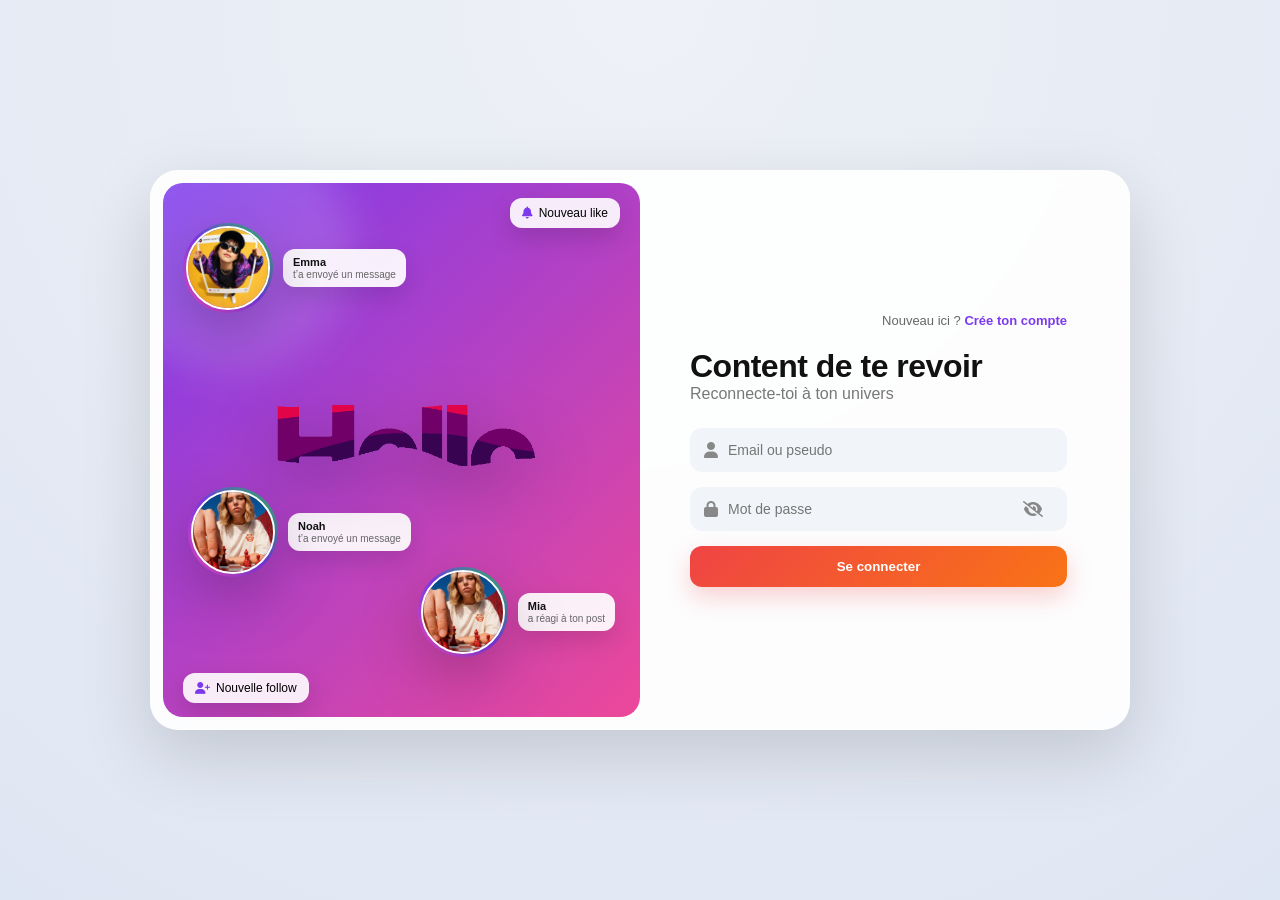
==== home.html @ 77080402 "first frontend commit" ====
<!DOCTYPE html>
<html lang="fr">
<head>
    <meta charset="UTF-8">
    <meta name="viewport" content="width=device-width, initial-scale=1.0, viewport-fit=cover">
    <meta name="theme-color" content="#F3F1FB">
    <title>Isekai</title>
    <link rel="stylesheet" href="assets/css/home.css">
    <link rel="stylesheet" href="assets/css/storyhome.css">
    <link rel="stylesheet" href="https://cdnjs.cloudflare.com/ajax/libs/font-awesome/6.5.1/css/all.min.css">
</head>


<body>

    
    <!-- HEADER -->
    <header class="header">
        <div class="logo"><i class="fa-brands fa-instagram"></i> <span>Isekai   </span></div>
        
        <div class="header-actions">
           <div class="notification-wrapper">

    <button
        class="icon-btn"
        onclick="notification_redirection()">

        <i class="fa-regular fa-bell"></i>

    </button>

    <span
        id="notificationBadge"
        class="notification-badge">

        0

    </span>

</div>
            <button class="messagebtn" onclick="redirection_message()">
                <i class="fa-solid fa-message"></i>
                <span class="unreadbadge" id="unreadMessageBadge">
                    1
                </span>
            </button>
            <button class="create-btn" onclick="redirection_publication()"><i class="fa-solid fa-plus"></i> <span>Créer un post</span></button>
        </div>
    </header>

    <div class="layout">
        <!-- SIDEBAR -->
        <aside class="sidebar">
            <div class="profile-card">
                <div ></div>
                <img class="avatar-large" src="" id="photoProfil" alt="">
                <h3  id="namm"></h3>
                <span class="profile-handle"></span>
                <div class="stats">
                    <div>
                        <strong id="homePostsCount">0</strong>
                        <span>Posts</span>
                    </div>

                    <div>
                        <strong id="followersCount">0</strong>
                        <span>followers</span>
                    </div>

                    <div>
                        <strong id="followingCount">0</strong>
                        <span>Suivis</span>
                    </div>
                </div>
                <p class="bio" id="bio">UI Designer · Voyageur · Blogueur lifestyle</p>
                <a href="profil.html" class="profil_link">Voir mon profil</a>
            </div>
            
            <nav class="menu">
                <a href="#" class="active"><i class="fa-solid fa-house"></i> Feed</a>
                <a href="explorer.html"><i class="fa-solid fa-compass"></i> Explorer</a>
                
                <a href="#"><i class="fa-solid fa-gear"></i> Paramètres</a>
                <button  onclick="logout()" class="logout"><i class="fa-solid fa-arrow-right-from-bracket"></i> Déconnexion</button>
            </nav>
            
        </aside>

        <!-- MAIN -->
        <main class="main">
            <section class="stories-section">
                <h2>Stories</h2>
                <div class="stories" id="storiesContainer">
                </div>
            </section>
            <section class="feed-section">

                <h2>Feed</h2>

                <div class="feed" id="feed">

                </div>

            </section>
        </main>

        <!-- SUGGESTIONS SIDEBAR -->
        <aside class="suggestions">
            <div class="suggestions-header">
                <h3>Suggestions pour vous</h3>
                <a href="explorer.html">Voir tout</a>
            </div>
            <div class="suggestion-list" id="suggestion-list">
                <div class="suggestion-item">

                    <div class="suggestion-avatar" id="avatar-1"></div>

                    <div class="suggestion-info">
                        <strong id="name-1"></strong>
                        <span id="info-1"></span>
                    </div>

                    <button class="follow-btn" id="follow-btn-1"></button>
                    
                </div>
                                
                
            </div>
        </aside>
    </div>

    <!-- MOBILE BOTTOM NAV -->
    <nav class="bottom-nav">
        <a href="#" class="active"><i class="fa-solid fa-house"></i></a>
        <a href="explorer.html"><i class="fa-solid fa-compass"></i></a>
        <a href="publication.html" class="bn-create"><i class="fa-solid fa-plus"></i></a>
        <a href="profil.html"><i class="fa-solid fa-user"></i></a>
    </nav>

    

    <div class="likes-modal" id="likesModal">
        <div class="likes-box">
            <div class="likes-header">
                <h3>J'aime</h3>
                <button onclick="closeLikes()">✕</button>
            </div>
            <div id="likesList"></div>
        </div>
    </div>
    <div class="comments-overlay" id="commentsOverlay"></div>

    <div class="comments-box" id="commentsBox">

        <div class="comments-header">

            <h3>
                Commentaires
            </h3>

            <button id="closeComments">
                X
            </button>

        </div>


        <div 
        class="comments-container"
        id="commentsContainer">

        </div>


        <div class="comment-form">

            <input 
            type="text"
            id="commentText"
            placeholder="Ajouter un commentaire...">


            <button id="sendComment">
                Envoyer
            </button>

        </div>

    </div>




    <div class="story-modal" id="storyModal">

    <div class="story-modal-content">

        <button
            class="close-story"
            id="closeStory"
        >
            <i class="fa-solid fa-xmark"></i>
        </button>


        <div class="story-progress-container">

            <div
                class="story-progress"
                id="storyProgress"
            ></div>

        </div>


        <div class="story-user">

            <img
                id="storyUserPhoto"
                src=""
                alt="Photo de profil"
            >

            <span id="storyUserPseudo"></span>

        </div>


        <!-- Navigation story gauche -->

        <button
            class="story-navigation previous-story"
            id="previousStory"
        >
            <i class="fa-solid fa-chevron-left"></i>
        </button>



        <!-- Image story -->

        <img
            id="storyImage"
            src=""
            alt="Story"
            class="story-image"
        >



        <!-- Navigation story droite -->

        <button
            class="story-navigation next-story"
            id="nextStory"
        >
            <i class="fa-solid fa-chevron-right"></i>
        </button>



        <p
            id="storyText"
            class="story-text"
        ></p>

        <div class="story-actions">


            <div id="storyViewerActions">


                <button
                    id="likeStoryButton"
                    class="like-story-button"
                >

                    <i class="fa-regular fa-heart"></i>

                </button>



                <form
                    id="replyStoryForm"
                    class="reply-story-form"
                >

                    <input
                        type="text"
                        id="replyStoryInput"
                        placeholder="Répondre à cette story..."
                        autocomplete="off"
                    >


                    <button type="submit">

                        <i class="fa-solid fa-paper-plane"></i>

                    </button>


                </form>


            </div>




            <div
                id="storyOwnerViews"
                style="display:none;"
            >


                <button
                    id="storyViewsButton"
                    class="story-views-button"
                >

                    <i class="fa-solid fa-eye"></i>


                    <span id="storyViewsCount">
                        0 vue
                    </span>


                </button>
                <button
                    id="deleteStoryButton"
                    class="delete-story-button"
                >

                    <i class="fa-solid fa-trash"></i>

                </button>


            </div>


        </div>


    </div>


</div>

    <div 
    class="story-viewers-modal"
    id="storyViewersModal"
>

    <div class="story-viewers-box">

        <div class="story-viewers-header">

            <h3>
                Vues de la story
            </h3>

            <button id="closeStoryViewers">
                ✕
            </button>

        </div>


        <div 
            id="storyViewersList"
            class="story-viewers-list"
        >

        </div>

    </div>

</div>
    <script src="assets/js/home/stories.js"></script>
    <script src="assets/js/home/script.js"></script>
    <script src="assets/js/home/feed.js"></script>
    <script src="assets/js/home/commentaire.js"></script>
    <script src="assets/js/redirection/redirection.js"></script>
    <script src="assets/js/home/notif.js"></script>
    <!-- <script src="assets/js/message/message.js"></script> -->
</body>
</html>
---- assets/css/home.css ----
@import url('https://fonts.googleapis.com/css2?family=Poppins:wght@500;600;700&family=Inter:wght@400;500;600;700&display=swap');

*{
    margin:0;
    padding:0;
    box-sizing:border-box;
    font-family:'Inter', sans-serif;
    -webkit-tap-highlight-color:transparent;
}

/* =============== TOKENS =============== */
:root{
    --bg:#F3F1FB;
    --card:#FFFFFF;
    --border:#ECE9F7;
    --text:#14142B;
    --muted:#9491A8;
    --orange:#FF7A30;
    --pink:#FF3D77;
    --purple:#C13BE0;
    --gradient:linear-gradient(135deg,var(--orange) 0%,var(--pink) 55%,var(--purple) 100%);
    --like:#FF3D77;
    --font-display:'Poppins', sans-serif;
    --radius-lg:22px;
    --radius-md:16px;
    --radius-sm:10px;
    --shadow-soft:0 10px 30px rgba(20,20,43,0.06);
    --shadow-lift:0 18px 40px rgba(20,20,43,0.10);
    --ease:cubic-bezier(0.22,1,0.36,1);
    --header-h:72px;
    --bottom-nav-h:64px;
    --safe-top:env(safe-area-inset-top,0px);
    --safe-bottom:env(safe-area-inset-bottom,0px);

    /* fluid layout tokens — this is what makes desktop fill the screen properly */
    --page-max:1760px;
    --page-pad:clamp(16px, 3.2vw, 56px);
    --sidebar-w:clamp(240px, 19vw, 300px);
}

html{ -webkit-text-size-adjust:100%; }

body{
    background:var(--bg);
    color:var(--text);
    line-height:1.45;
    -webkit-font-smoothing:antialiased;
    min-height:100vh;
    overflow-x:hidden;
}

::selection{ background:var(--pink); color:#fff; }

::-webkit-scrollbar{ width:10px; height:10px; }
::-webkit-scrollbar-track{ background:transparent; }
::-webkit-scrollbar-thumb{ background:#D8D4EC; border-radius:20px; border:2px solid var(--bg); }
::-webkit-scrollbar-thumb:hover{ background:#C3BEE0; }

a{ color:inherit; text-decoration:none; }
button{ font-family:inherit; }
img{ max-width:100%; display:block; }

a:focus-visible, button:focus-visible, input:focus-visible{
    outline:2px solid var(--pink);
    outline-offset:2px;
    border-radius:6px;
}

@media (prefers-reduced-motion: reduce){
    *{ animation-duration:0.001ms !important; transition-duration:0.001ms !important; }
}

/* ================= HEADER ================= */

.header{
    position:sticky;
    top:0;
    z-index:1000;
    height:calc(var(--header-h) + var(--safe-top));
    padding-top:var(--safe-top);
    background:rgba(243,241,251,0.85);
    backdrop-filter:blur(14px) saturate(160%);
    -webkit-backdrop-filter:blur(14px) saturate(160%);
    border-bottom:1px solid var(--border);
    display:flex;
    align-items:center;
    justify-content:space-between;
    gap:16px;
    padding-left:var(--page-pad);
    padding-right:var(--page-pad);
}

.logo{
    font-family:var(--font-display);
    font-size:21px;
    font-weight:700;
    display:flex;
    align-items:center;
    gap:8px;
    white-space:nowrap;
    flex-shrink:0;
}

.logo i{
    background:var(--gradient);
    -webkit-background-clip:text;
    background-clip:text;
    color:transparent;
    font-size:24px;
}

.search{
    display:flex;
    align-items:center;
    gap:10px;
    background:var(--card);
    border:1px solid var(--border);
    padding:11px 18px;
    border-radius:26px;
    width:100%;
    max-width:420px;
    transition:0.25s var(--ease);
}

.search:focus-within{
    border-color:var(--pink);
    box-shadow:0 0 0 4px rgba(255,61,119,0.12);
}

.search i{ color:var(--muted); font-size:14px; }

.search input{
    border:none;
    outline:none;
    background:transparent;
    width:100%;
    font-size:14px;
    color:var(--text);
}

.search input::placeholder{ color:var(--muted); }

.header-actions{
    display:flex;
    align-items:center;
    gap:12px;
    flex-shrink:0;
}

.icon-btn,.messagebtn{
    width:40px;
    height:40px;
    border-radius:50%;
    border:1px solid var(--border);
    background:var(--card);
    color:var(--text);
    font-size:16px;
    cursor:pointer;
    display:flex;
    align-items:center;
    justify-content:center;
    transition:0.25s var(--ease);
    flex-shrink:0;
}

.icon-btn:hover{
    transform:translateY(-2px);
    box-shadow:var(--shadow-soft);
    color:var(--pink);
}

.create-btn{
    display:flex;
    align-items:center;
    gap:8px;
    border:none;
    background:var(--gradient);
    color:#fff;
    font-weight:600;
    font-size:14px;
    padding:11px 20px;
    border-radius:26px;
    cursor:pointer;
    white-space:nowrap;
    transition:0.25s var(--ease);
    flex-shrink:0;
}

.create-btn:hover{
    transform:translateY(-2px);
    box-shadow:0 10px 24px rgba(255,61,119,0.35);
}

.messagebtn {
    position: relative;
}

.unreadbadge {
    position: absolute;
    top: -6px;
    right: -6px;
    display: none;
    align-items: center;
    justify-content: center;
    min-width: 18px;
    height: 18px;
    padding: 0 5px;
    background: red;
    color: white;
    border-radius: 50%;
    font-size: 11px;
    font-weight: bold;
}

.create-btn:active{ transform:translateY(0) scale(0.97); }

/* ================= LAYOUT =================
   Mobile-first: single column, sidebar off, suggestions off, bottom nav on.
   Switches to a real sidebar + feed + suggestions at the desktop breakpoint. */

.layout{
    max-width:var(--page-max);
    margin:0 auto;
    padding:20px var(--page-pad) 40px;
}

.sidebar{
    display:none;
}

.suggestions{
    display:none;
}

.main h2{
    font-family:var(--font-display);
    font-size:20px;
    font-weight:700;
    margin-bottom:14px;
}

/* ================= STORIES SECTION ================= */

.stories-section{
    margin-bottom:28px;
    background:var(--card);
    border:1px solid var(--border);
    border-radius:var(--radius-lg);
    padding:20px 0;
    box-shadow:var(--shadow-soft);
    position:relative;
    overflow:hidden;
}

.stories-section::before{
    content:'';
    position:absolute;
    top:0;
    left:0;
    right:0;
    height:100%;
    background:linear-gradient(135deg, rgba(255,122,48,0.02) 0%, rgba(255,61,119,0.02) 50%, rgba(193,59,224,0.02) 100%);
    pointer-events:none;
}

.stories-section h2{
    padding:0 20px;
    margin-bottom:16px;
    position:relative;
    z-index:1;
}

.stories{
    display:flex;
    gap:16px;
    overflow-x:auto;
    padding:0 20px 8px;
    scrollbar-width:none;
    position:relative;
    z-index:1;
}

.stories::-webkit-scrollbar{ display:none; }

.story{
    text-align:center;
    flex-shrink:0;
    cursor:pointer;
    position:relative;
    display:flex;
    flex-direction:column;
    align-items:center;
    gap:8px;
}

.story-ring{
    width:72px;
    height:72px;
    border-radius:50%;
    background:var(--gradient);
    padding:2.5px;
    display:flex;
    align-items:center;
    justify-content:center;
    transition:all 0.3s var(--ease);
    position:relative;
    box-shadow:0 4px 15px rgba(255,61,119,0.25);
}

.story-ring.plain{
    background:linear-gradient(135deg, #F0EDFF 0%, #E8E3FF 100%);
    box-shadow:0 4px 12px rgba(20,20,43,0.08);
}

.story-ring::after{
    content:'';
    position:absolute;
    inset:0;
    border-radius:50%;
    background:radial-gradient(circle at 30% 30%, rgba(255,255,255,0.4), transparent);
    pointer-events:none;
}

.story:hover .story-ring{
    transform:scale(1.12) translateY(-4px);
    box-shadow:0 12px 28px rgba(255,61,119,0.35);
}

.story-avatar{
    width:100%;
    height:100%;
    border-radius:50%;
    background:var(--card);
    border:2.5px solid var(--card);
    display:flex;
    align-items:center;
    justify-content:center;
    font-family:var(--font-display);
    font-weight:600;
    font-size:14px;
    color:var(--text);
    position:relative;
    z-index:2;
}

.story span{
    display:block;
    font-size:12px;
    color:var(--muted);
    font-weight:500;
    max-width:80px;
    overflow:hidden;
    text-overflow:ellipsis;
    white-space:nowrap;
}

.story:hover span{
    color:var(--text);
    font-weight:600;
    transition:all 0.3s var(--ease);
}

.story:nth-child(2)::before,
.story:nth-child(3)::before{
    opacity:1;
}

/* FEED — single column layout */
.feed{
    display:flex;
    flex-direction:column;
    gap:24px;
    max-width:720px;
}

.post{
    width:100%;
    background:var(--card);
    border:1px solid var(--border);
    border-radius:var(--radius-lg);
    overflow:hidden;
    box-shadow:var(--shadow-soft);
    transition:0.3s var(--ease);
}

.post:hover{
    transform:translateY(-3px);
    box-shadow:var(--shadow-lift);
}

.post-head{
    display:flex;
    align-items:center;
    gap:10px;
    padding:14px 14px 10px;
}

.post-avatar{
    width:34px;
    height:34px;
    object-fit: cover;
    border-radius:50%;
    background:var(--gradient);
    display:flex;
    align-items:center;
    justify-content:center;
    color:#fff;
    font-size:12px;
    font-weight:700;
    font-family:var(--font-display);
    flex-shrink:0;
    cursor: pointer;
}

.post-who{
    display:flex;
    flex-direction:column;
    flex:1;
    min-width:0;
    cursor: pointer;
}

.post-who strong{
    font-size:13.5px;
    font-weight:600;
}

.post-who span{
    font-size:11.5px;
    color:var(--muted);
}

.more-btn{
    border:none;
    background:transparent;
    color:var(--muted);
    cursor:pointer;
    font-size:14px;
    padding:6px;
    border-radius:50%;
    transition:0.2s var(--ease);
    flex-shrink:0;
}

.more-btn:hover{
    background:var(--bg);
    color:var(--text);
}

.post-img{

    width:100%;

    max-width:600px;

    max-height:700px;

    margin:auto;


    object-fit:contain;


    display:block;


    position:relative;


    cursor:pointer;



}

.post-img::after{
    content:'\2764';
    position:absolute;
    top:50%;
    left:50%;
    font-size:80px;
    color:#fff;
    opacity:0;
    transform:translate(-50%,-50%) scale(0.4);
    pointer-events:none;
    text-shadow:0 4px 20px rgba(0,0,0,0.2);
}

.post-img.liked::after{
    animation:heart-burst 0.7s var(--ease);
}

@keyframes heart-burst{
    0%{ opacity:0; transform:translate(-50%,-50%) scale(0.4); }
    35%{ opacity:1; transform:translate(-50%,-50%) scale(1.15); }
    60%{ transform:translate(-50%,-50%) scale(0.95); }
    100%{ opacity:0; transform:translate(-50%,-50%) scale(1); }
}

.post-actions{
    display:flex;
    align-items:center;
    gap:16px;
    padding:12px 14px 6px;
    font-size:19px;
    color:var(--text);
}

.post-actions i{
    cursor:pointer;
    transition:0.2s var(--ease);
}

.post-actions i:hover{
    transform:scale(1.15);
    color:var(--pink);
}

.post-actions i.liked{
    color:var(--like);
    font-weight:900;
    animation:like-pop 0.4s var(--ease);
}

@keyframes like-pop{
    0%{ transform:scale(1); }
    40%{ transform:scale(1.3); }
    100%{ transform:scale(1); }
}

.post-actions .save{
    margin-left:auto;
}

.post-content{
    padding:2px 14px 16px;
}

.post-content .likes{
    font-size:12.5px;
    font-weight:600;
    margin-bottom:4px;
    cursor:pointer;
}

.post-content .caption{
    font-size:13px;
    color:var(--text);
    line-height:1.5;
    word-break:break-word;
}

.post-content .caption a{
    color:var(--muted);
    font-weight:600;
}

/* ================= SUGGESTIONS SIDEBAR ================= */
.imag{
    border-radius:50%;
    width:40px;
    height:40px;
    object-fit:cover;
}

.suggestions-header{
    display:flex;
    justify-content:space-between;
    align-items:center;
    margin-bottom:16px;
}

.suggestions-header h3{
    font-family:var(--font-display);
    font-size:14px;
    font-weight:700;
}

.suggestions-header a{
    font-size:12px;
    color:var(--muted);
    font-weight:600;
    transition:0.2s var(--ease);
}

.suggestions-header a:hover{
    color:var(--text);
}

.suggestion-list{
    display:flex;
    flex-direction:column;
    gap:12px;
}

.suggestion-item{
    display:flex;
    align-items:center;
    gap:10px;
    padding:10px;
    background:var(--card);
    border:1px solid var(--border);
    border-radius:var(--radius-md);
    transition:0.2s var(--ease);
}

.suggestion-item:hover{
    background:#FAF9FF;
    border-color:#DFDAF5;
    transform:translateY(-1px);
}

.suggestion-avatar{
    width:40px;
    height:40px;
    border-radius:50%;
    object-fit:cover;
    background:var(--gradient);
    display:flex;
    align-items:center;
    justify-content:center;
    color:#fff;
    font-size:12px;
    font-weight:700;
    font-family:var(--font-display);
    flex-shrink:0;
}

.suggestion-avatar img{
    width: 40px;
    height: 40px;
    border-radius: 50%;
    object-fit: cover;
}

.suggestion-info{
    display:flex;
    flex-direction:column;
    flex:1;
    min-width:0;
}

.suggestion-info strong{
    font-size:13px;
    font-weight:600;
    display:block;
    white-space:nowrap;
    overflow:hidden;
    text-overflow:ellipsis;
}

.suggestion-info span{
    font-size:11px;
    color:var(--muted);
    white-space:nowrap;
    overflow:hidden;
    text-overflow:ellipsis;
}

.follow-btn{
    padding:6px 12px;
    background:var(--gradient);
    color:#fff;
    border:none;
    border-radius:var(--radius-sm);
    font-size:12px;
    font-weight:600;
    cursor:pointer;
    white-space:nowrap;
    transition:0.2s var(--ease);
    flex-shrink:0;
}

.follow-btn:hover{
    transform:translateY(-1px);
    box-shadow:0 4px 12px rgba(255,61,119,0.25);
}

.follow-btn:active{
    transform:translateY(0) scale(0.96);
}

/* ================= MOBILE BOTTOM NAV ================= */

.bottom-nav{
    display:flex;
    justify-content:space-around;
    align-items:center;
    position:fixed;
    bottom:0;
    left:0;
    width:100%;
    height:calc(var(--bottom-nav-h) + var(--safe-bottom));
    padding-bottom:var(--safe-bottom);
    background:rgba(255,255,255,0.9);
    backdrop-filter:blur(16px) saturate(160%);
    -webkit-backdrop-filter:blur(16px) saturate(160%);
    border-top:1px solid var(--border);
    z-index:1000;
}

.bottom-nav a{
    color:var(--muted);
    font-size:20px;
    display:flex;
    align-items:center;
    justify-content:center;
    width:44px;
    height:44px;
    border-radius:50%;
    transition:0.25s var(--ease);
}

.bottom-nav a:hover,
.bottom-nav a:active{
    background:#FBF3FE;
    transform:scale(1.08);
}

.bottom-nav a.active{
    color:transparent;
    background:var(--gradient);
    -webkit-background-clip:text;
    background-clip:text;
}

.bn-create{
    background:var(--gradient) !important;
    color:#fff !important;
    -webkit-background-clip:initial !important;
    background-clip:initial !important;
    width:46px;
    height:46px;
    box-shadow:0 8px 18px rgba(255,61,119,0.35);
}

.bn-create:hover{
    transform:scale(1.08) rotate(90deg);
}

body{
    padding-bottom:calc(var(--bottom-nav-h) + var(--safe-bottom));
}

/* ================= RESPONSIVE ================= */

/* Small phones: tighten spacing */
@media(max-width:380px){
    .layout{ padding-top:16px; }
    .logo span{ display:none; }
    .header-actions{ gap:8px; }
    .icon-btn{ width:36px; height:36px; font-size:14px; }
    .stories-section{ padding:16px 0; }
    .stories-section h2{ padding:0 16px; font-size:18px; }
    .stories{ gap:12px; padding:0 16px 6px; }
    .story-ring{ width:64px; height:64px; }
    .story-avatar{ font-size:12px; }
    .story span{ font-size:11px; max-width:70px; }
}

/* Search bar: hidden on narrow phones, visible from small tablets up */
@media(max-width:559px){
    .search{ display:none; }
}

/* Small/large tablets — feed stays single column */
@media(min-width:560px) and (max-width:959px){
    .feed{ max-width:600px; }
    .stories-section{ padding:24px 0; }
    .stories{ gap:18px; padding:0 24px 12px; }
}

@media(max-width:767px){
    .create-btn span{ display:none; }
    .create-btn{ padding:11px 14px; }
    .create-btn i{ margin:0; }
}

/* ===== DESKTOP BREAKPOINT — sidebar + feed + suggestions ===== */
@media(min-width:960px){

    body{ padding-bottom:0; }
    .bottom-nav{ display:none; }

    .layout{
        display:grid;
        grid-template-columns:var(--sidebar-w) 1fr var(--sidebar-w);
        gap:clamp(20px, 2.4vw, 36px);
        align-items:start;
        padding-top:28px;
    }

    .sidebar{
        display:flex;
        flex-direction:column;
        gap:20px;
        position:sticky;
        top:calc(var(--header-h) + var(--safe-top) + 28px);
    }

    .profile-card{
        background:var(--card);
        border:1px solid var(--border);
        border-radius:var(--radius-lg);
        padding:26px 22px;
        text-align:center;
        box-shadow:var(--shadow-soft);
        transition:0.3s var(--ease);
    }

    .profile-card:hover{
        transform:translateY(-3px);
        box-shadow:var(--shadow-lift);
    }

    .avatar-large{
        width:84px;
        height:84px;
        border-radius:50%;
        object-fit:cover;
        margin:0 auto 14px;
        background:var(--gradient);
        display:flex;
        align-items:center;
        justify-content:center;
        color:#fff;
        font-family:var(--font-display);
        font-size:24px;
        font-weight:600;
        box-shadow:0 8px 20px rgba(255,61,119,0.25);
    }

    .profile-name{
        font-family:var(--font-display);
        font-size:16px;
        font-weight:600;
    }

    .profile-handle{
        color:var(--muted);
        font-size:13px;
        display:block;
        margin-top:2px;
    }

    .stats{
        display:flex;
        justify-content:center;
        gap:18px;
        margin:18px 0;
        padding:16px 0;
        border-top:1px solid var(--border);
        border-bottom:1px solid var(--border);
    }

    .stats div{
        display:flex;
        flex-direction:column;
        align-items:center;
    }

    .stats strong{
        font-family:var(--font-display);
        font-size:15px;
    }

    .stats span{
        color:var(--muted);
        font-size:11px;
        margin-top:2px;
    }

    .bio{
        color:var(--muted);
        font-size:12.5px;
        line-height:1.6;
    }

    .profil_link{
        color:var(--like);
        font-size:12px;
    }

    .highlights{
        background:var(--card);
        border:1px solid var(--border);
        border-radius:var(--radius-lg);
        padding:18px 20px;
        box-shadow:var(--shadow-soft);
    }

    .highlights h4{
        font-size:12px;
        text-transform:uppercase;
        letter-spacing:0.5px;
        color:var(--muted);
        margin-bottom:14px;
        font-weight:700;
    }

    .highlights-row{
        display:flex;
        gap:14px;
        overflow-x:auto;
        scrollbar-width:none;
    }

    .highlights-row::-webkit-scrollbar{ display:none; }

    .highlight{
        text-align:center;
        flex-shrink:0;
        cursor:pointer;
    }

    .hcircle{
        width:52px;
        height:52px;
        border-radius:50%;
        background:var(--bg);
        border:1.5px solid var(--border);
        display:flex;
        align-items:center;
        justify-content:center;
        font-size:12px;
        font-weight:700;
        color:var(--text);
        transition:0.25s var(--ease);
    }

    .hcircle.add{
        color:var(--pink);
        border-style:dashed;
        border-color:var(--pink);
        font-size:16px;
    }

    .highlight:hover .hcircle{
        transform:scale(1.08);
        box-shadow:var(--shadow-soft);
    }

    .highlight span{
        display:block;
        font-size:11px;
        color:var(--muted);
        margin-top:6px;
    }

    .menu{
        background:var(--card);
        border:1px solid var(--border);
        border-radius:var(--radius-lg);
        padding:10px;
        box-shadow:var(--shadow-soft);
        display:flex;
        flex-direction:column;
        gap:2px;
    }

    /* Styles communs pour les liens du menu ET le bouton logout */
    .menu a,
    .menu .logout{
        display:flex;
        align-items:center;
        gap:12px;
        padding:12px 14px;
        border-radius:var(--radius-sm);
        font-size:14px;
        font-weight:600;
        color:var(--muted);
        transition:0.25s var(--ease);

        /* Reset spécifique pour le bouton */
        background:none;
        border:none;
        cursor:pointer;
        width:100%;
        text-align:left;
    }

    /* Icônes à l'intérieur des liens et du bouton */
    .menu a i,
    .menu .logout i{
        width:18px;
        text-align:center;
        font-size:15px;
    }

    /* Effet Hover global (par défaut) */
    .menu a:hover,
    .menu .logout:hover{
        background:#FBF3FE;
        color:var(--text);
        transform:translateX(3px);
    }

    /* État Actif global */
    .menu a.active,
    .menu .logout.active{
        background:linear-gradient(135deg, rgba(255,122,48,0.10), rgba(255,61,119,0.10));
        color:var(--text);
    }

    .menu a.active i,
    .menu .logout.active i{
        background:var(--gradient);
        -webkit-background-clip:text;
        background-clip:text;
        color:transparent;
    }

    /* Surcharges spécifiques pour le style ROUGE du Logout */
    .menu .logout{
        color:#E24C4C;
    }

    .menu .logout:hover{
        background:rgba(226,76,76,0.08);
        color:#E24C4C;
        transform:translateX(3px);
    }

    .main h2{ font-size:22px; }

    .story-ring{ width:78px; height:78px; }
    .story-ring.plain{ box-shadow:0 6px 16px rgba(20,20,43,0.12); }
    .story span{ font-size:13px; max-width:90px; }

    /* Feed: single column with max width for bigger posts */
    .feed{ max-width:720px; }

    /* Suggestions sidebar appears on desktop */
    .suggestions{
        display:flex;
        flex-direction:column;
        position:sticky;
        top:calc(var(--header-h) + var(--safe-top) + 28px);
        max-height:calc(100vh - var(--header-h) - var(--safe-top) - 56px);
        overflow-y:auto;
    }

    .suggestions::-webkit-scrollbar{
        width:6px;
    }

    .suggestions::-webkit-scrollbar-thumb{
        background:#D8D4EC;
        border-radius:20px;
    }
}

/* Large desktop — feed stays single column */
@media(min-width:1440px){
    .feed{ max-width:760px; }
}

@media(min-width:1800px){
    :root{ --page-max:2000px; }
}

.liked{
    color:var(--like);
}

/* ================= LIKES MODAL ================= */

.likes-modal{
    display:none;
    position:fixed;
    inset:0;
    background:rgba(20,20,43,0.5);
    backdrop-filter:blur(4px);
    justify-content:center;
    align-items:center;
    z-index:999;
    animation:fadeIn .2s var(--ease);
    cursor: pointer;
}

@keyframes fadeIn{
    from{ opacity:0; }
    to{ opacity:1; }
}

.likes-box{
    background:var(--card);
    width:360px;
    max-width:calc(100% - 32px);
    max-height:520px;
    border-radius:var(--radius-lg);
    overflow:auto;
    box-shadow:var(--shadow-lift);
    animation:popIn .25s var(--ease);
}

@keyframes popIn{
    from{ opacity:0; transform:scale(.94) translateY(8px); }
    to{ opacity:1; transform:scale(1) translateY(0); }
}

.likes-header{
    display:flex;
    justify-content:space-between;
    align-items:center;
    padding:16px 18px;
    border-bottom:1px solid var(--border);
    font-family:var(--font-display);
    font-weight:600;
}

.likes-header button{
    border:none;
    background:var(--bg);
    width:30px;
    height:30px;
    border-radius:50%;
    font-size:16px;
    color:var(--muted);
    cursor:pointer;
    transition:0.2s var(--ease);
}

.likes-header button:hover{
    background:var(--border);
    color:var(--text);
}

.like-user{
    display:flex;
    align-items:center;
    gap:12px;
    padding:12px 18px;
    transition:0.2s var(--ease);
}

.like-user:hover{
    background:var(--bg);
}

.like-user img{
    width:44px;
    height:44px;
    border-radius:50%;
    object-fit:cover;
    border:1px solid var(--border);
    cursor: pointer;
}

.like-user strong{
    font-size:13.5px;
    font-weight:600;
    display:block;
}

.like-user span{
    font-size:11.5px;
    color:var(--muted);
}

.likes{
    cursor:pointer;
}

/* ================= COMMENTS MODAL ================= */

.comments-overlay{
    position:fixed;
    inset:0;
    background:rgba(20,20,43,0.5);
    backdrop-filter:blur(5px);
    -webkit-backdrop-filter:blur(5px);
    opacity:0;
    visibility:hidden;
    transition:opacity .3s var(--ease), visibility .3s var(--ease);
    z-index:1000;
}

.comments-overlay.active{
    opacity:1;
    visibility:visible;
}

.comments-box{
    position:fixed;
    left:50%;
    bottom:-100%;
    transform:translateX(-50%);
    width:520px;
    max-width:100%;
    height:680px;
    background:var(--card);
    border-radius:28px 28px 0 0;
    display:flex;
    flex-direction:column;
    overflow:hidden;
    z-index:1001;
    transition:bottom .4s cubic-bezier(.25,.8,.25,1);
    box-shadow:0 -18px 50px rgba(20,20,43,0.25);
}

.comments-box.active{
    bottom:0;
}

.comments-box::before{
    content:"";
    width:45px;
    height:5px;
    background:var(--border);
    border-radius:10px;
    position:absolute;
    top:10px;
    left:50%;
    transform:translateX(-50%);
}

.comments-header{
    height:65px;
    display:flex;
    align-items:center;
    justify-content:center;
    border-bottom:1px solid var(--border);
    flex-shrink:0;
    padding-top:10px;
    position:relative;
}

.comments-header h3{
    font-family:var(--font-display);
    font-size:16px;
    font-weight:700;
    margin:0;
    letter-spacing:-0.2px;
}

#closeComments{
    position:absolute;
    right:18px;
    top:20px;
    border:none;
    background:var(--bg);
    width:32px;
    height:32px;
    border-radius:50%;
    cursor:pointer;
    font-size:15px;
    color:var(--muted);
    transition:0.2s var(--ease);
    display:flex;
    align-items:center;
    justify-content:center;
}

#closeComments:hover{
    background:var(--border);
    color:var(--text);
    transform:scale(1.06);
}

.comments-container{
    flex:1;
    overflow-y:auto;
    padding:18px 16px;
}

.comments-container::-webkit-scrollbar{
    width:5px;
}

.comments-container::-webkit-scrollbar-thumb{
    background:#D8D4EC;
    border-radius:10px;
}

.comment-item{
    display:flex;
    gap:12px;
    margin-bottom:20px;
    animation:commentAppear .3s var(--ease);
}

@keyframes commentAppear{
    from{
        opacity:0;
        transform:translateY(10px);
    }
    to{
        opacity:1;
        transform:translateY(0);
    }
}

.comment-item img{
    width:40px;
    height:40px;
    border-radius:50%;
    object-fit:cover;
    flex-shrink:0;
    border:1px solid var(--border);
}

.comment-content{
    background:var(--bg);
    padding:10px 14px;
    border-radius:4px 18px 18px 18px;
    max-width:calc(100% - 55px);
    transition:0.2s var(--ease);
}

.comment-content:hover{
    background:#ECE8FA;
}

.comment-content strong{
    font-size:13.5px;
    font-weight:700;
    color:var(--text);
    font-family:var(--font-display);
}

.comment-content p{
    margin:5px 0 0;
    font-size:14px;
    line-height:1.45;
    color:var(--text);
    word-break:break-word;
}

.reply-btn,
.show-replies-btn{
    border:none;
    background:none;
    padding:0;
    margin-top:8px;
    margin-right:15px;
    color:var(--muted);
    font-size:12.5px;
    font-weight:700;
    cursor:pointer;
    transition:0.2s var(--ease);
}

.reply-btn:hover,
.show-replies-btn:hover{
    color:var(--pink);
}

.replies-container{
    margin-top:14px;
    padding-left:2px;
    border-left:2px solid var(--border);
}

.reply-item{
    margin-left:55px;
}

.reply-item .comment-content{
    background:var(--card);
    border:1px solid var(--border);
}

.comment-form{
    height:75px;
    display:flex;
    align-items:center;
    gap:10px;
    padding:12px 16px;
    border-top:1px solid var(--border);
    background:var(--card);
    flex-shrink:0;
}

#commentText{
    flex:1;
    height:44px;
    border-radius:25px;
    border:1px solid var(--border);
    background:var(--bg);
    padding:0 18px;
    font-size:14px;
    outline:none;
    transition:0.2s var(--ease);
}

#commentText:focus{
    background:var(--card);
    border-color:var(--pink);
    box-shadow:0 0 0 4px rgba(255,61,119,0.12);
}

#sendComment{
    border:none;
    background:var(--gradient);
    color:#fff;
    height:42px;
    padding:0 20px;
    border-radius:22px;
    font-weight:700;
    font-size:14px;
    cursor:pointer;
    transition:0.2s var(--ease);
    flex-shrink:0;
}

#sendComment:hover{
    transform:translateY(-1px);
    box-shadow:0 8px 20px rgba(255,61,119,0.3);
}

#sendComment:active{
    transform:translateY(0) scale(0.96);
}

#sendComment:disabled{
    background:var(--border);
    color:var(--muted);
    cursor:not-allowed;
    box-shadow:none;
    transform:none;
}

.no-comment{
    text-align:center;
    color:var(--muted);
    margin-top:80px;
    font-size:14px;
}

@media(max-width:600px){

    .comments-box{
        width:100%;
        height:85vh;
        border-radius:25px 25px 0 0;
    }

    .comment-item img{
        width:36px;
        height:36px;
    }

    .comment-content{
        max-width:80%;
    }
}

.delete-comment{

    background:none;
    border:none;

    color:#ed4956;

    cursor:pointer;

    font-size:13px;

    margin-top:5px;

}


.delete-comment:hover{

    opacity:0.6;

}

.mobile-suggestions{
    display:none;
}

@media(max-width:768px){


    .suggestions{

        display:none;

    }


    .mobile-suggestions{

        display:block;

        background:white;

        border-radius:20px;

        padding:20px;

        margin:20px 0;

    }


}

/* =========================
   VARIABLES IG
========================= */
:root {
    --ig-blue: #0095f6;
    --ig-border: #dbdbdb;
    --ig-bg: #ffffff;
    --text-primary: #262626;
    --text-secondary: #8e8e8e;
}

/* =========================
   DESKTOP - Sidebar Premium
========================= */
.suggestions {
    display: block;
    width: 320px;
    position: sticky;
    top: 85px;
    background: var(--ig-bg);
    border-radius: 18px;
    padding: 20px 16px;
    box-shadow: 0 8px 32px rgba(0, 0, 0, 0.08);
    border: 1px solid var(--ig-border);
    backdrop-filter: blur(12px);
}

.suggestions-header {
    display: flex;
    justify-content: space-between;
    align-items: center;
    margin-bottom: 18px;
    padding: 0 8px;
}

.suggestions-header h3 {
    font-size: 16px;
    font-weight: 700;
    color: var(--text-primary);
    letter-spacing: -0.2px;
}

.suggestions-header a {
    font-size: 14px;
    font-weight: 600;
    color: var(--ig-blue);
    text-decoration: none;
}

.suggestion-card {
    display: flex;
    align-items: center;
    padding: 10px 8px;
    margin: 2px 0;
    border-radius: 14px;
    transition: all 0.25s cubic-bezier(0.4, 0, 0.2, 1);
}

.suggestion-card:hover {
    background: #f8fafd;
    transform: translateX(6px) scale(1.02);
    box-shadow: 0 4px 15px rgba(0, 149, 246, 0.1);
}

.suggestion-card img {
    width: 52px;
    height: 52px;
    border-radius: 50%;
    object-fit: cover;
    margin-right: 14px;
    border: 2px solid #fff;
    box-shadow: 0 2px 8px rgba(0, 0, 0, 0.1);
}

.suggestion-info {
    flex: 1;
}

.suggestion-info strong {
    font-size: 15px;
    font-weight: 600;
    color: var(--text-primary);
    display: block;
}

.suggestion-info span {
    font-size: 13px;
    color: var(--text-secondary);
    margin-top: 3px;
    display: block;
}

.followdd-btn {
    background: var(--gradient);
    color: white;
    border: none;
    margin: 10px 0;
    border-radius: 10px;
    padding: 7px 18px;
    font-size: 14px;
    font-weight: 600;
    cursor: pointer;
    transition: all 0.2s ease;
    box-shadow: 0 2px 8px rgba(0, 149, 246, 0.25);
}

.follow-btn:hover {
    background: #0077cc;
    transform: scale(1.08);
    box-shadow: 0 4px 12px rgba(0, 149, 246, 0.3);
}

/* =========================
   MOBILE - Horizontal Immersif
========================= */
@media (max-width: 768px) {
    .suggestions {
        display: none !important;
    }

    .mobile-suggestions-wrapper {
        display: block !important;
        width: 100%;
        margin: 24px 0 16px;
    }

    .mobile-suggestions {
        display: flex;
        gap: 14px;
        overflow-x: auto;
        padding: 10px 16px 24px;
        scrollbar-width: none;
        scroll-snap-type: x mandatory;
        -webkit-overflow-scrolling: touch;
    }

    .mobile-suggestions::-webkit-scrollbar {
        display: none;
    }

    .mobile-suggestion-card {
        flex: 0 0 162px;
        height: 228px;
        background: white;
        border-radius: 24px;
        padding: 20px 14px;
        display: flex;
        flex-direction: column;
        align-items: center;
        justify-content: center;
        box-shadow: 0 10px 30px rgba(0, 0, 0, 0.1);
        border: 1px solid #f0f0f0;
        scroll-snap-align: center;
        transition: all 0.3s cubic-bezier(0.34, 1.56, 0.64, 1);
    }

    .mobile-suggestion-card:active {
        transform: scale(0.94);
    }

    .mobile-suggestion-card img {
        width: 78px;
        height: 78px;
        border-radius: 50%;
        object-fit: cover;
        margin-bottom: 14px;
        box-shadow: 0 4px 14px rgba(0, 0, 0, 0.15);
    }

    .mobile-suggestion-card strong {
        font-size: 15.5px;
        font-weight: 700;
        color: #262626;
        text-align: center;
        margin-bottom: 4px;
    }

    .mobile-suggestion-card span {
        font-size: 12.5px;
        color: #8e8e8e;
        text-align: center;
        line-height: 1.3;
        padding: 0 8px;
    }

    .mobile-suggestion-card .follow-btn {
        margin-top: 18px;
        width: 124px;
        height: 38px;
        border-radius: 9999px;
        font-size: 14.5px;
        font-weight: 600;
    }
}




.feed-suggestions{
    width:100%;
    margin:24px 0;
    padding:20px 0;
}

.feed-suggestions-header{
    display:flex;
    align-items:center;
    justify-content:space-between;
    margin-bottom:18px;
}

.feed-suggestions-header h3{
    margin:0;
    color:#737373;
    font-size:14px;
    font-weight:600;
}

.feed-suggestions-header button{
    border:none;
    background:none;
    color:#0095f6;
    font-size:14px;
    font-weight:600;
    cursor:pointer;
}

.feed-suggestions-list{
    display:flex;
    gap:12px;
    overflow-x:auto;
    scrollbar-width:none;
    padding-bottom:4px;
}

.feed-suggestions-list::-webkit-scrollbar{
    display:none;
}

.feed-suggestion-card{
    flex:0 0 170px;
    display:flex;
    flex-direction:column;
    align-items:center;
    padding:16px 12px;
    border:1px solid #dbdbdb;
    border-radius:8px;
    background:#fff;
}

.feed-suggestion-profile{
    width:100%;
    display:flex;
    flex-direction:column;
    align-items:center;
    cursor:pointer;
}

.feed-suggestion-profile img{
    width:76px;
    height:76px;
    margin-bottom:10px;
    border-radius:50%;
    object-fit:cover;
}

.feed-suggestion-profile strong{
    width:100%;
    overflow:hidden;
    text-align:center;
    text-overflow:ellipsis;
    white-space:nowrap;
    color:#262626;
    font-size:14px;
    font-weight:600;
}

.feed-suggestion-card button{
    width:100%;
    margin-top:14px;
    padding:7px 0;
    border:none;
    border-radius:6px;
    background:var(--gradient);
    color:#fff;
    font-size:13px;
    font-weight:600;
    cursor:pointer;
    transition:background .2s ease;
}


@media(max-width:768px){

    .feed-suggestions{
        margin:18px 0;
        padding:18px 0;
    }

    .feed-suggestions-header{
        padding:0 12px;
        margin-bottom:14px;
    }

    .feed-suggestions-header h3{
        font-size:14px;
    }

    .feed-suggestions-header button{
        font-size:13px;
    }

    .feed-suggestions-list{
        gap:10px;
        padding:0 12px 5px;
    }

    .feed-suggestion-card{
        flex:0 0 145px;
        padding:14px 10px;
    }

    .feed-suggestion-profile img{
        width:68px;
        height:68px;
    }

    .feed-suggestion-profile strong{
        font-size:13px;
    }

    .feed-suggestion-card button{
        margin-top:12px;
        padding:7px 0;
        font-size:12px;
    }


}

.story-viewer span {
    display: flex;
    align-items: center;
    gap: 6px;
    color: red;
}

.test{
    color: red;
}

.story-modal-content {
    position: relative;
}


.story-navigation {

    position: absolute;

    top: 50%;

    transform: translateY(-50%);

    width: 45px;

    height: 45px;

    border-radius: 50%;

    border: none;

    background: rgba(0,0,0,0.5);

    color: white;

    font-size: 22px;

    cursor: pointer;

    z-index: 10;

}


.previous-story {

    left: 15px;

}



.next-story {

    right: 15px;

}

.notification-wrapper{
    position:relative;
    display:inline-block;
}

.notification-badge{
    position:absolute;
    top:-5px;
    right:-5px;

    min-width:18px;
    height:18px;

    display:none;
    align-items:center;
    justify-content:center;

    border-radius:50%;

    font-size:11px;
    font-weight:600;

    color:white;
    background:red;
}
---- assets/css/storyhome.css ----
/* ========================================
   STORY MODAL — Design immersif & responsive
   ======================================== */

.story-modal {
    position: fixed;
    inset: 0;
    z-index: 9999;
    display: none;
    justify-content: center;
    align-items: center;
    background: rgba(0, 0, 0, 0.92);
    backdrop-filter: blur(8px);
    -webkit-backdrop-filter: blur(8px);
    animation: story-modal-fade 0.25s ease;
}

@keyframes story-modal-fade {
    from { opacity: 0; }
    to { opacity: 1; }
}

.story-modal.active {
    display: flex;
}

.story-modal-content {
    position: relative;
    width: 420px;
    height: 750px;
    max-width: 95vw;
    max-height: 90vh;
    overflow: hidden;
    border-radius: 22px;
    background: #0a0a0a;
    box-shadow:
        0 20px 60px rgba(0, 0, 0, 0.6),
        0 0 0 1px rgba(255, 255, 255, 0.06);
    animation: story-pop-in 0.3s cubic-bezier(0.34, 1.56, 0.64, 1);
}

@keyframes story-pop-in {
    from {
        opacity: 0;
        transform: scale(0.92) translateY(20px);
    }
    to {
        opacity: 1;
        transform: scale(1) translateY(0);
    }
}

/* Overlay dégradé pour lisibilité du texte, adapté à toute image */
.story-modal-content::before,
.story-modal-content::after {
    content: "";
    position: absolute;
    left: 0;
    right: 0;
    z-index: 2;
    pointer-events: none;
}

.story-modal-content::before {
    top: 0;
    height: 160px;
    background: linear-gradient(to bottom, rgba(0, 0, 0, 0.65) 0%, rgba(0, 0, 0, 0) 100%);
}

.story-modal-content::after {
    bottom: 0;
    height: 240px;
    background: linear-gradient(to top, rgba(0, 0, 0, 0.75) 0%, rgba(0, 0, 0, 0) 100%);
}

.close-story {
    position: absolute;
    top: 18px;
    right: 18px;
    z-index: 10;
    width: 36px;
    height: 36px;
    display: flex;
    align-items: center;
    justify-content: center;
    border: none;
    border-radius: 50%;
    background: rgba(255, 255, 255, 0.12);
    backdrop-filter: blur(6px);
    -webkit-backdrop-filter: blur(6px);
    color: #ffffff;
    font-size: 17px;
    cursor: pointer;
    transition: background 0.2s ease, transform 0.2s ease;
}

.close-story:hover {
    background: rgba(255, 255, 255, 0.25);
    transform: scale(1.08);
}

.close-story:active {
    transform: scale(0.94);
}

.story-progress-container {
    position: absolute;
    top: 12px;
    left: 12px;
    right: 12px;
    z-index: 6;
    display: flex;
    gap: 4px;
    height: 3px;
}

.story-progress-container > * {
    flex: 1;
    height: 100%;
    overflow: hidden;
    border-radius: 10px;
    background: rgba(255, 255, 255, 0.3);
}

.story-progress {
    width: 0%;
    height: 100%;
    border-radius: 10px;
    background: #ffffff;
    box-shadow: 0 0 8px rgba(255, 255, 255, 0.6);
    transition: width 0.1s linear;
}

.story-user {
    position: absolute;
    top: 30px;
    left: 18px;
    z-index: 6;
    display: flex;
    align-items: center;
    gap: 10px;
    color: #ffffff;
}

.story-user img {
    width: 38px;
    height: 38px;
    border-radius: 50%;
    object-fit: cover;
    border: 2px solid rgba(255, 255, 255, 0.85);
    box-shadow: 0 2px 8px rgba(0, 0, 0, 0.4);
}

.story-user span {
    font-size: 14px;
    font-weight: 600;
    text-shadow: 0 1px 4px rgba(0, 0, 0, 0.5);
    letter-spacing: 0.2px;
}

/* Conteneur de l'image : nécessaire pour superposer le halo flouté
   et l'image nette sans que rien ne soit coupé */
.story-image-wrapper {
    position: absolute;
    inset: 0;
    z-index: 1;
    overflow: hidden;
    background: #000000;
}

/* Halo flouté généré depuis l'image elle-même (même src), placé en fond
   pour combler l'espace laissé vide quand l'image ne remplit pas le cadre
   (ex: image paysage dans un cadre portrait) */
.story-image-wrapper::before {
    content: "";
    position: absolute;
    inset: -20px;
    background-image: inherit;
    background-image: var(--story-bg, none);
    background-size: cover;
    background-position: center;
    filter: blur(40px) brightness(0.45) saturate(1.3);
    transform: scale(1.15);
}

/* Image entièrement visible, jamais coupée, quel que soit son ratio */
.story-image {
    position: relative;
    z-index: 2;
    width: 100%;
    height: 100%;
    object-fit: contain;
    object-position: center;
    animation: story-image-zoom 6s ease-out forwards;
}

@keyframes story-image-zoom {
    from { transform: scale(1.03); }
    to { transform: scale(1); }
}

.story-text {
    position: absolute;
    right: 20px;
    bottom: 100px;
    left: 20px;
    z-index: 4;
    margin: 0;
    padding: 14px 18px;
    border-radius: 16px;
    background: rgba(20, 20, 20, 0.45);
    backdrop-filter: blur(14px) saturate(1.4);
    -webkit-backdrop-filter: blur(14px) saturate(1.4);
    border: 1px solid rgba(255, 255, 255, 0.15);
    color: #ffffff;
    text-align: center;
    font-size: 15px;
    line-height: 1.4;
    text-shadow: 0 1px 3px rgba(0, 0, 0, 0.4);
    animation: story-text-rise 0.4s ease 0.1s both;
}

@keyframes story-text-rise {
    from {
        opacity: 0;
        transform: translateY(12px);
    }
    to {
        opacity: 1;
        transform: translateY(0);
    }
}

.story-actions {
    position: absolute;
    right: 15px;
    bottom: 16px;
    left: 15px;
    z-index: 6;
    display: flex;
    align-items: center;
    gap: 10px;
}

.like-story-button {
    width: 46px;
    height: 46px;
    flex-shrink: 0;
    border: 1px solid rgba(255, 255, 255, 0.3);
    border-radius: 50%;
    background: rgba(255, 255, 255, 0.1);
    backdrop-filter: blur(10px);
    -webkit-backdrop-filter: blur(10px);
    color: #ffffff;
    font-size: 20px;
    cursor: pointer;
    transition: transform 0.15s ease, background 0.2s ease, color 0.2s ease;
}

.like-story-button:hover {
    background: rgba(255, 255, 255, 0.18);
}

.like-story-button:active {
    transform: scale(0.88);
}

.like-story-button.liked {
    color: #ff3040;
    border-color: rgba(255, 48, 64, 0.5);
    background: rgba(255, 48, 64, 0.12);
    animation: story-like-pop 0.35s cubic-bezier(0.34, 1.56, 0.64, 1);
}

@keyframes story-like-pop {
    0% { transform: scale(1); }
    40% { transform: scale(1.3); }
    100% { transform: scale(1); }
}

.reply-story-form {
    flex: 1;
    display: flex;
    align-items: center;
    gap: 8px;
}

.reply-story-form input {
    width: 100%;
    height: 46px;
    padding: 0 16px;
    border: 1px solid rgba(255, 255, 255, 0.3);
    border-radius: 25px;
    outline: none;
    background: rgba(255, 255, 255, 0.1);
    backdrop-filter: blur(10px);
    -webkit-backdrop-filter: blur(10px);
    color: #ffffff;
    font-size: 14px;
    transition: border-color 0.2s ease, background 0.2s ease;
}

.reply-story-form input:focus {
    border-color: rgba(255, 255, 255, 0.6);
    background: rgba(255, 255, 255, 0.16);
}

.reply-story-form input::placeholder {
    color: rgba(255, 255, 255, 0.65);
}

.reply-story-form button {
    width: 46px;
    height: 46px;
    flex-shrink: 0;
    display: flex;
    align-items: center;
    justify-content: center;
    border: none;
    border-radius: 50%;
    background: #ffffff;
    color: #111111;
    cursor: pointer;
    transition: transform 0.15s ease, box-shadow 0.2s ease;
    box-shadow: 0 2px 10px rgba(0, 0, 0, 0.25);
}

.reply-story-form button:hover {
    transform: scale(1.06);
    box-shadow: 0 4px 16px rgba(0, 0, 0, 0.35);
}

.reply-story-form button:active {
    transform: scale(0.92);
}

/* ========================================
   VIEWERS MODAL
   ======================================== */

.story-viewers-modal {
    position: fixed;
    inset: 0;
    z-index: 10000;
    display: none;
    justify-content: center;
    align-items: center;
    background: rgba(0, 0, 0, 0.6);
    backdrop-filter: blur(4px);
    -webkit-backdrop-filter: blur(4px);
}

.story-viewers-modal.active {
    display: flex;
    animation: story-modal-fade 0.2s ease;
}

.story-viewers-box {
    width: 350px;
    max-width: 90vw;
    max-height: 500px;
    overflow-y: auto;
    padding: 22px;
    border-radius: 20px;
    background: #ffffff;
    box-shadow: 0 20px 50px rgba(0, 0, 0, 0.3);
    animation: story-pop-in 0.25s cubic-bezier(0.34, 1.56, 0.64, 1);
}

.story-viewers-box::-webkit-scrollbar {
    width: 6px;
}

.story-viewers-box::-webkit-scrollbar-thumb {
    border-radius: 10px;
    background: rgba(0, 0, 0, 0.15);
}

.story-viewers-header {
    display: flex;
    justify-content: space-between;
    align-items: center;
    margin-bottom: 18px;
}

.story-viewers-header h3 {
    margin: 0;
    font-size: 18px;
    font-weight: 700;
}

.story-viewers-header button {
    width: 30px;
    height: 30px;
    display: flex;
    align-items: center;
    justify-content: center;
    border: none;
    border-radius: 50%;
    background: #f2f2f2;
    font-size: 18px;
    cursor: pointer;
    transition: background 0.2s ease;
}

.story-viewers-header button:hover {
    background: #e6e6e6;
}

.story-viewer {
    display: flex;
    align-items: center;
    gap: 12px;
    padding: 12px 6px;
    border-radius: 12px;
    border-bottom: 1px solid #f0f0f0;
    transition: background 0.15s ease;
}

.story-viewer:hover {
    background: #fafafa;
}

.story-viewer:last-child {
    border-bottom: none;
}

.story-viewer img {
    width: 46px;
    height: 46px;
    border-radius: 50%;
    object-fit: cover;
    box-shadow: 0 2px 6px rgba(0, 0, 0, 0.12);
}

.story-viewer div {
    display: flex;
    flex-direction: column;
}

.story-viewer strong {
    font-size: 15px;
    font-weight: 600;
}

.story-viewer span {
    font-size: 13px;
    color: #888888;
}

/* ========================================
   RESPONSIVE
   ======================================== */

@media (max-width: 600px) {
    .story-modal-content {
        width: 100%;
        height: 100%;
        max-width: none;
        max-height: none;
        border-radius: 0;
    }

    .story-text {
        bottom: 92px;
        font-size: 14px;
        padding: 12px 14px;
    }

    .story-actions {
        bottom: 20px;
    }

    .story-viewers-box {
        width: 100%;
        max-height: 70vh;
        border-radius: 20px 20px 0 0;
        align-self: flex-end;
    }

    .story-viewers-modal.active {
        align-items: flex-end;
    }
}

@media (max-width: 380px) {
    .like-story-button,
    .reply-story-form input,
    .reply-story-form button {
        height: 42px;
    }

    .like-story-button,
    .reply-story-form button {
        width: 42px;
    }
}

/* Respect des préférences de mouvement réduit */
@media (prefers-reduced-motion: reduce) {
    .story-modal,
    .story-modal-content,
    .story-image,
    .story-text,
    .like-story-button.liked,
    .story-viewers-modal.active,
    .story-viewers-box {
        animation: none !important;
    }

    .story-image {
        transform: none;
    }
}

.delete-story-button{

   background: none;
    color:rgb(255, 0, 0);
    border:none;
    padding:10px 15px;
    border-radius:20px;
    cursor:pointer;
    display:flex;
    align-items:center;
    gap:8px;
    margin-right:10px;

}


.delete-story-button:hover{

    opacity:0.8;

}

#storyViewsButton {

    display: flex;
    align-items: center;
    gap: 8px;

    background: rgba(0,0,0,0.45);

    border: none;

    padding: 8px 15px;

    border-radius: 25px;

    color: white;

    cursor: pointer;

    backdrop-filter: blur(8px);

    transition: 0.3s ease;

}


/* icône oeil */

#storyViewsButton i {

    font-size: 18px;

    color: white;

}



/* texte nombre de vues */

#storyViewsCount {

    font-size: 14px;

    font-weight: 600;

    color: white;

}



/* effet hover */

#storyViewsButton:hover {

    background: rgba(0,0,0,0.7);

    transform: scale(1.05);

}
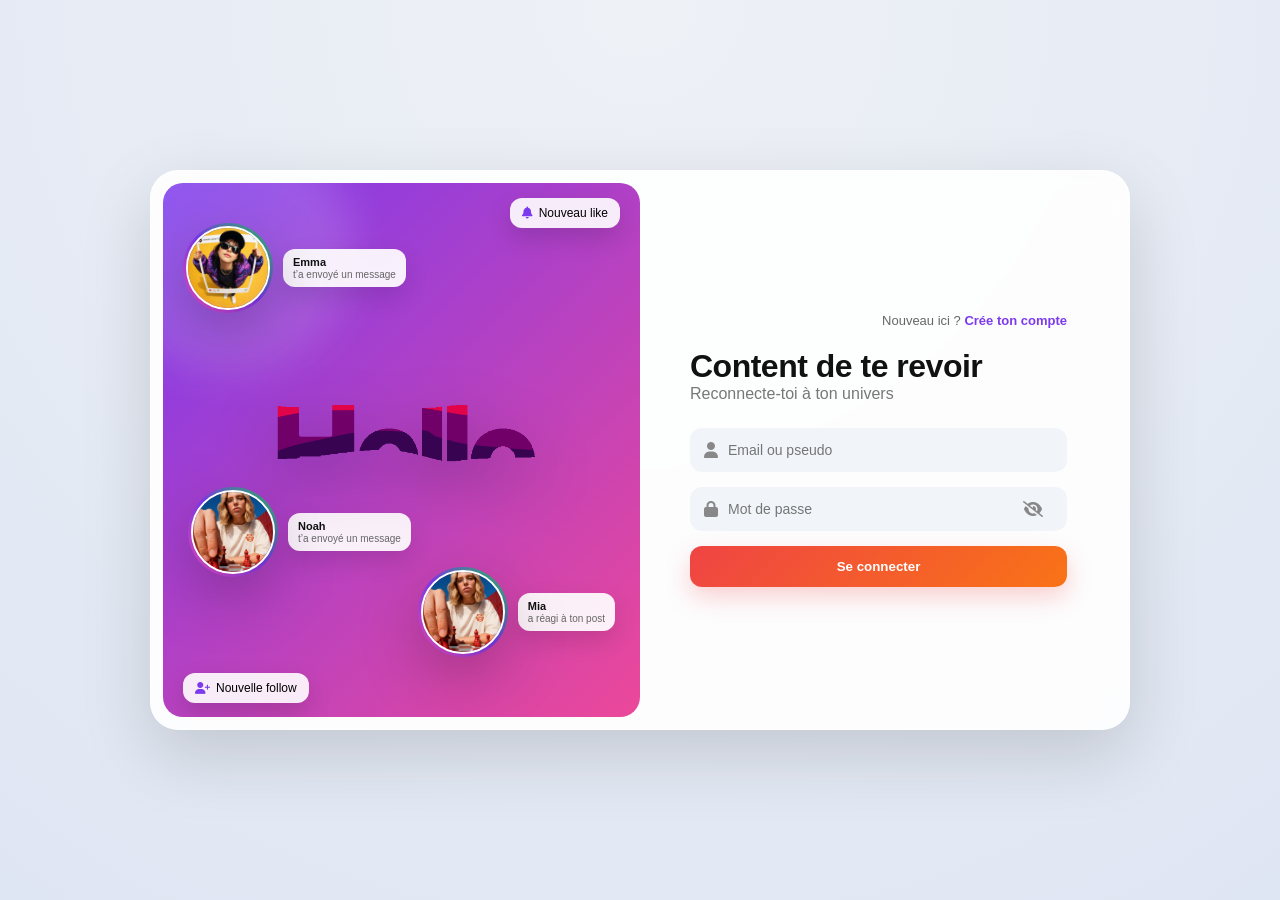
==== commit e03831e3: "Ajout des modifications sur deconnexion" ====
--- a/home.html
+++ b/home.html
@@ -135,6 +135,8 @@
         <a href="explorer.html"><i class="fa-solid fa-compass"></i></a>
         <a href="publication.html" class="bn-create"><i class="fa-solid fa-plus"></i></a>
         <a href="profil.html"><i class="fa-solid fa-user"></i></a>
+        <button  onclick="logout()" class="logout"><i class="fa-solid fa-arrow-right-from-bracket"></i> Déconnexion</button>
+
     </nav>
 
     
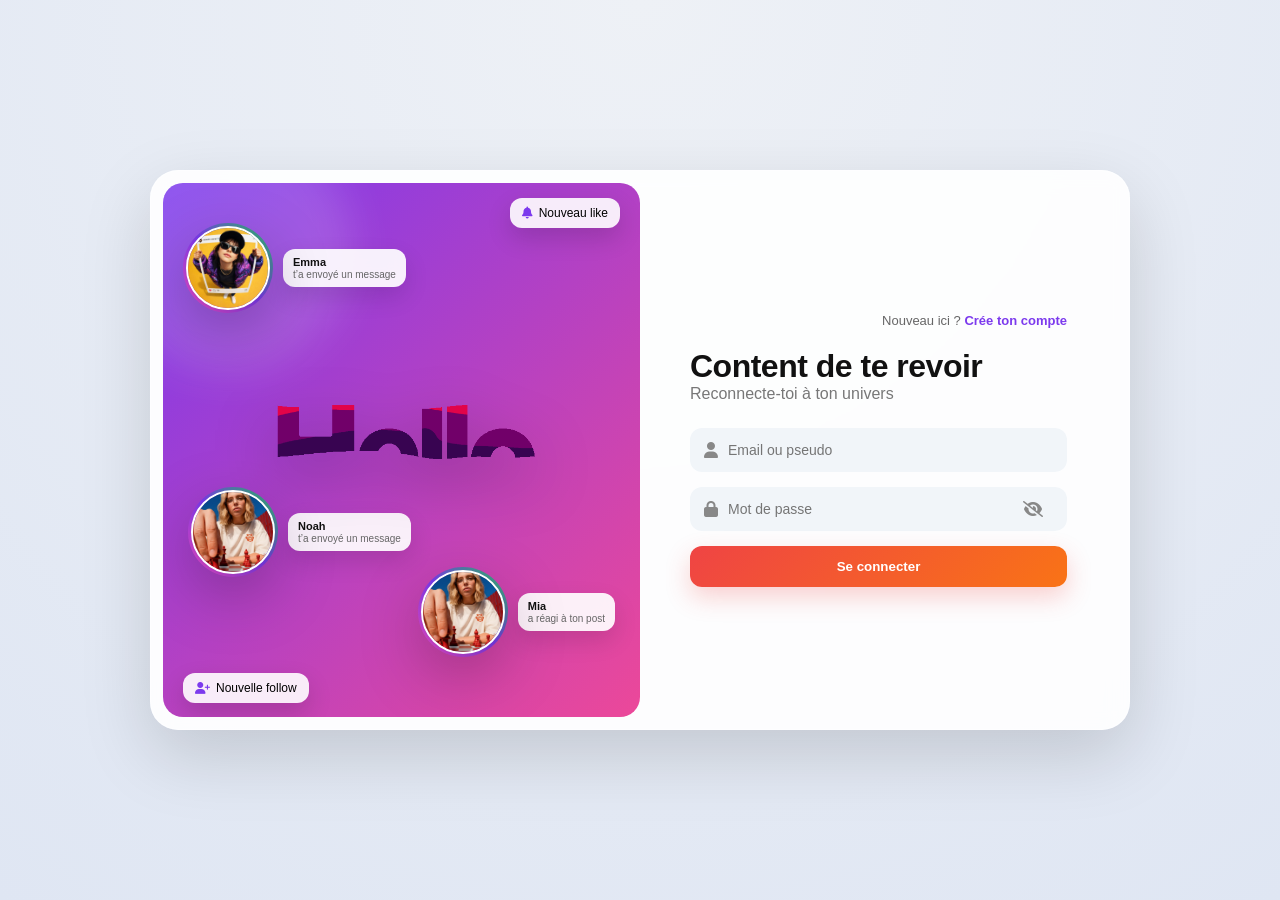
==== commit 2848a79e: "rectification" ====
--- a/home.html
+++ b/home.html
@@ -135,8 +135,7 @@
         <a href="explorer.html"><i class="fa-solid fa-compass"></i></a>
         <a href="publication.html" class="bn-create"><i class="fa-solid fa-plus"></i></a>
         <a href="profil.html"><i class="fa-solid fa-user"></i></a>
-        <button  onclick="logout()" class="logout"><i class="fa-solid fa-arrow-right-from-bracket"></i> Déconnexion</button>
-
+        
     </nav>
 
     
